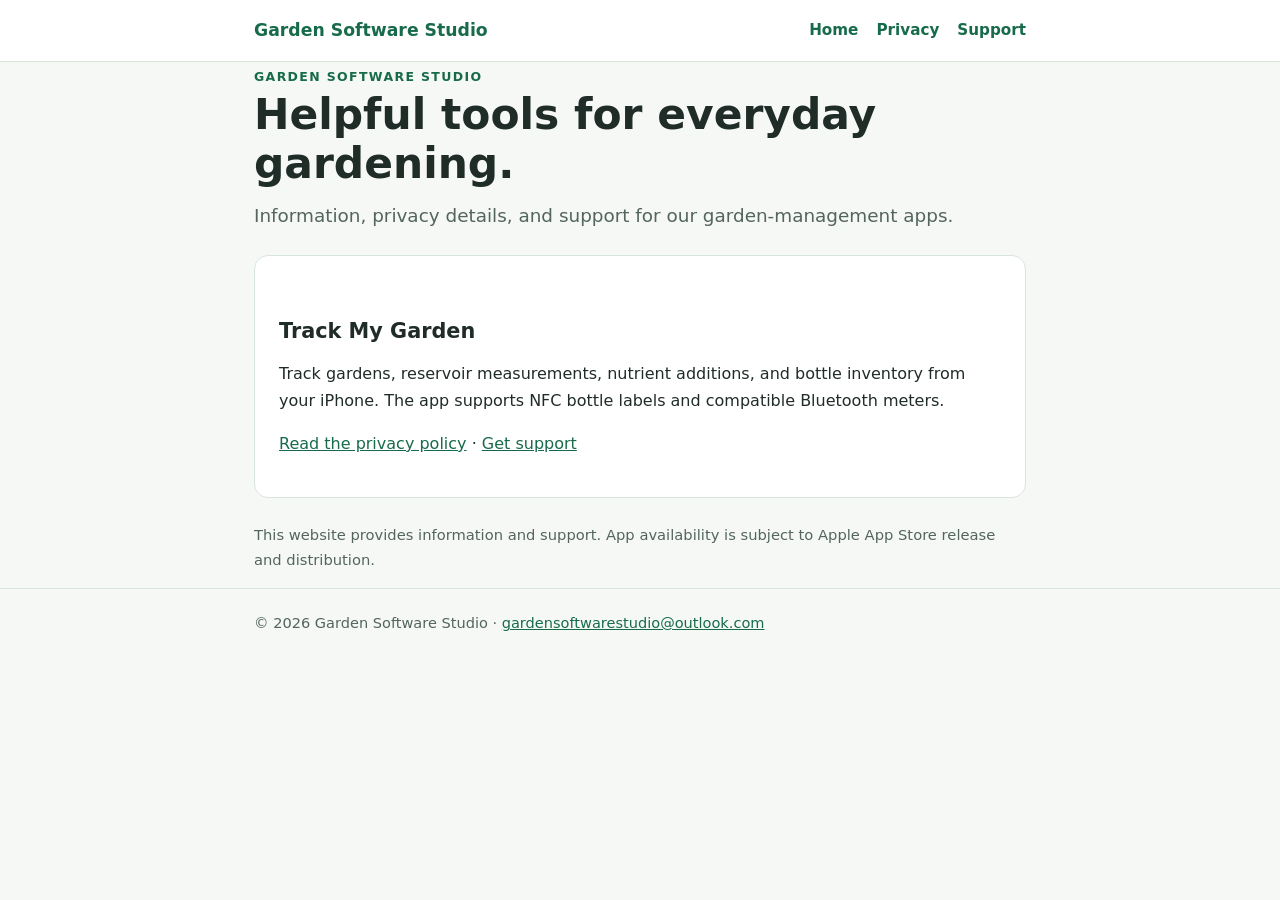
==== index.html @ d26d0da7 "Add files via upload" ====
<!doctype html><html lang="en"><head><meta charset="utf-8"><meta name="viewport" content="width=device-width,initial-scale=1"><meta name="description" content="Official information and support for apps from Garden Software Studio."><title>Garden Software Studio</title><link rel="stylesheet" href="/style.css"></head><body><header><div class="wrap top"><a class="brand" href="/">Garden Software Studio</a><nav aria-label="Primary navigation"><a href="/">Home</a><a href="/track-my-garden/privacy/">Privacy</a><a href="/track-my-garden/support/">Support</a></nav></div></header><main class="wrap"><span class="eyebrow">Garden Software Studio</span><h1>Helpful tools for everyday gardening.</h1><p class="lead">Information, privacy details, and support for our garden-management apps.</p><section class="panel"><h2>Track My Garden</h2><p>Track gardens, reservoir measurements, nutrient additions, and bottle inventory from your iPhone. The app supports NFC bottle labels and compatible Bluetooth meters.</p><p><a href="/track-my-garden/privacy/">Read the privacy policy</a> · <a href="/track-my-garden/support/">Get support</a></p></section><p class="muted">This website provides information and support. App availability is subject to Apple App Store release and distribution.</p></main><footer><div class="wrap">© 2026 Garden Software Studio · <a href="mailto:gardensoftwarestudio@outlook.com">gardensoftwarestudio@outlook.com</a></div></footer></body></html>
---- style.css ----
:root{color-scheme:light;--green:#176b4b;--ink:#202c28;--muted:#53655e;--bg:#f5f8f5;--line:#d9e5dc}*{box-sizing:border-box}body{margin:0;font:16px/1.7 system-ui,-apple-system,BlinkMacSystemFont,"Segoe UI",sans-serif;color:var(--ink);background:var(--bg)}header{background:#fff;border-bottom:1px solid var(--line)}.wrap{max-width:820px;margin:auto;padding:0 24px}.top{display:flex;gap:20px;justify-content:space-between;align-items:center;flex-wrap:wrap;padding-top:16px;padding-bottom:16px}.brand{font-size:1.08rem;font-weight:750;color:var(--green);text-decoration:none}nav{display:flex;gap:18px;flex-wrap:wrap}a{color:var(--green)}nav a{text-decoration:none;font-weight:600;font-size:.95rem}main{padding-top:42px;padding-bottom:70px}h1{font-size:clamp(2rem,5vw,2.65rem);line-height:1.16;margin:0 0 12px}h2{font-size:1.3rem;margin:34px 0 9px}p{margin:10px 0 16px}.lead{font-size:1.15rem;color:var(--muted)}.panel{background:white;border:1px solid var(--line);border-radius:14px;padding:24px;margin:24px 0}.eyebrow{color:var(--green);text-transform:uppercase;letter-spacing:.11em;font-size:.78rem;font-weight:800}footer{border-top:1px solid var(--line);padding:22px 0;color:var(--muted);font-size:.91rem}ul{padding-left:1.4rem}li{margin:.35rem 0}.button{display:inline-block;border-radius:9px;background:var(--green);color:white;padding:10px 18px;font-weight:700;text-decoration:none}.muted{color:var(--muted);font-size:.92rem}
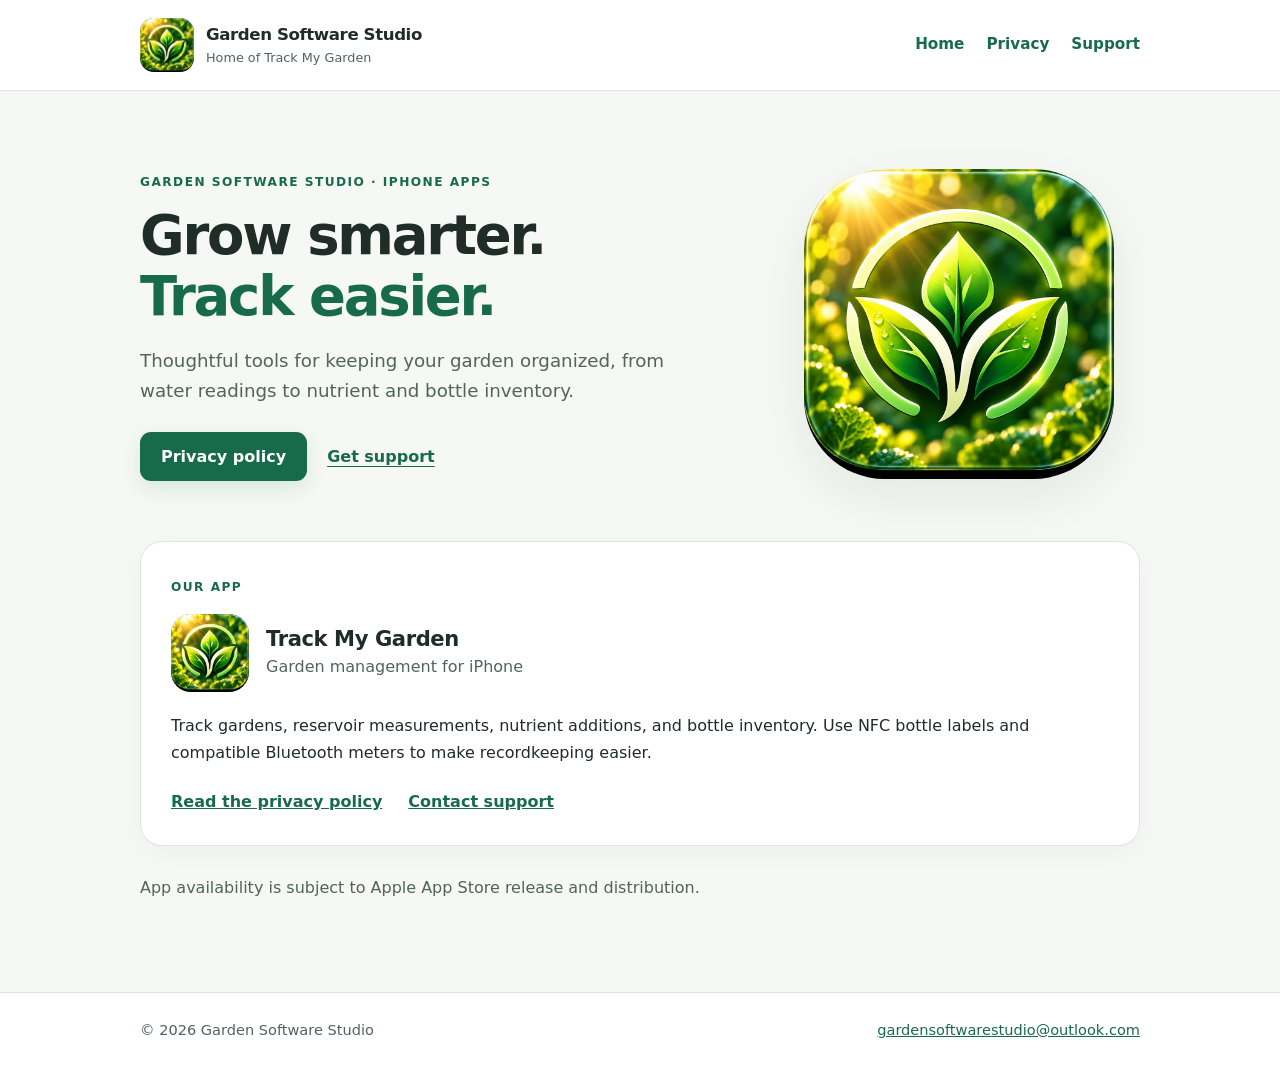
==== commit d2834221: "Add files via upload" ====
--- a/index.html
+++ b/index.html
@@ -1 +1,38 @@
-<!doctype html><html lang="en"><head><meta charset="utf-8"><meta name="viewport" content="width=device-width,initial-scale=1"><meta name="description" content="Official information and support for apps from Garden Software Studio."><title>Garden Software Studio</title><link rel="stylesheet" href="/style.css"></head><body><header><div class="wrap top"><a class="brand" href="/">Garden Software Studio</a><nav aria-label="Primary navigation"><a href="/">Home</a><a href="/track-my-garden/privacy/">Privacy</a><a href="/track-my-garden/support/">Support</a></nav></div></header><main class="wrap"><span class="eyebrow">Garden Software Studio</span><h1>Helpful tools for everyday gardening.</h1><p class="lead">Information, privacy details, and support for our garden-management apps.</p><section class="panel"><h2>Track My Garden</h2><p>Track gardens, reservoir measurements, nutrient additions, and bottle inventory from your iPhone. The app supports NFC bottle labels and compatible Bluetooth meters.</p><p><a href="/track-my-garden/privacy/">Read the privacy policy</a> · <a href="/track-my-garden/support/">Get support</a></p></section><p class="muted">This website provides information and support. App availability is subject to Apple App Store release and distribution.</p></main><footer><div class="wrap">© 2026 Garden Software Studio · <a href="mailto:gardensoftwarestudio@outlook.com">gardensoftwarestudio@outlook.com</a></div></footer></body></html>
+<!doctype html>
+<html lang="en">
+<head>
+<meta charset="utf-8">
+<meta name="viewport" content="width=device-width, initial-scale=1">
+<meta name="theme-color" content="#f4f8f2">
+<link rel="icon" type="image/png" href="/assets/favicon.png">
+<link rel="apple-touch-icon" href="/assets/track-my-garden-logo.png">
+<link rel="stylesheet" href="/style.css">
+<meta name="description" content="Official website, privacy policy and support for Track My Garden.">
+<title>Garden Software Studio | Track My Garden</title>
+</head>
+<body>
+<header class="site-header"><div class="wrap header-inner">
+<a class="site-brand" href="/" aria-label="Garden Software Studio home">
+<img class="brand-logo" src="/assets/track-my-garden-logo.png" width="48" height="48" alt="Track My Garden leaf logo">
+<span class="brand-copy"><strong>Garden Software Studio</strong><small>Home of Track My Garden</small></span></a>
+<nav aria-label="Primary navigation"><a href="/">Home</a><a href="/track-my-garden/privacy/">Privacy</a><a href="/track-my-garden/support/">Support</a></nav>
+</div></header>
+<main id="main" class="wrap"><section class="hero" aria-labelledby="hero-title">
+  <div class="hero-copy">
+    <span class="eyebrow">Garden Software Studio · iPhone apps</span>
+    <h1 id="hero-title">Grow smarter.<br><span class="accent">Track easier.</span></h1>
+    <p class="lead">Thoughtful tools for keeping your garden organized, from water readings to nutrient and bottle inventory.</p>
+    <div class="hero-actions"><a class="button" href="/track-my-garden/privacy/">Privacy policy</a><a class="text-link" href="/track-my-garden/support/">Get support</a></div>
+  </div>
+  <div class="hero-mark"><img src="/assets/track-my-garden-logo.png" alt="Three green leaves, Track My Garden brand emblem" width="310" height="310"></div>
+</section>
+<section class="panel" aria-labelledby="app-title">
+  <span class="eyebrow">Our app</span>
+  <div class="app-row"><img class="app-thumbnail" src="/assets/track-my-garden-logo.png" alt="" width="78" height="78"><div><h2 id="app-title">Track My Garden</h2><p class="muted small-gap">Garden management for iPhone</p></div></div>
+  <p>Track gardens, reservoir measurements, nutrient additions, and bottle inventory. Use NFC bottle labels and compatible Bluetooth meters to make recordkeeping easier.</p>
+  <div class="inline-links"><a href="/track-my-garden/privacy/">Read the privacy policy</a><a href="/track-my-garden/support/">Contact support</a></div>
+</section>
+<p class="muted note">App availability is subject to Apple App Store release and distribution.</p></main>
+<footer class="site-footer"><div class="wrap footer-inner"><span>© 2026 Garden Software Studio</span><a href="mailto:gardensoftwarestudio@outlook.com">gardensoftwarestudio@outlook.com</a></div></footer>
+</body>
+</html>
--- a/style.css
+++ b/style.css
@@ -1 +1,47 @@
-:root{color-scheme:light;--green:#176b4b;--ink:#202c28;--muted:#53655e;--bg:#f5f8f5;--line:#d9e5dc}*{box-sizing:border-box}body{margin:0;font:16px/1.7 system-ui,-apple-system,BlinkMacSystemFont,"Segoe UI",sans-serif;color:var(--ink);background:var(--bg)}header{background:#fff;border-bottom:1px solid var(--line)}.wrap{max-width:820px;margin:auto;padding:0 24px}.top{display:flex;gap:20px;justify-content:space-between;align-items:center;flex-wrap:wrap;padding-top:16px;padding-bottom:16px}.brand{font-size:1.08rem;font-weight:750;color:var(--green);text-decoration:none}nav{display:flex;gap:18px;flex-wrap:wrap}a{color:var(--green)}nav a{text-decoration:none;font-weight:600;font-size:.95rem}main{padding-top:42px;padding-bottom:70px}h1{font-size:clamp(2rem,5vw,2.65rem);line-height:1.16;margin:0 0 12px}h2{font-size:1.3rem;margin:34px 0 9px}p{margin:10px 0 16px}.lead{font-size:1.15rem;color:var(--muted)}.panel{background:white;border:1px solid var(--line);border-radius:14px;padding:24px;margin:24px 0}.eyebrow{color:var(--green);text-transform:uppercase;letter-spacing:.11em;font-size:.78rem;font-weight:800}footer{border-top:1px solid var(--line);padding:22px 0;color:var(--muted);font-size:.91rem}ul{padding-left:1.4rem}li{margin:.35rem 0}.button{display:inline-block;border-radius:9px;background:var(--green);color:white;padding:10px 18px;font-weight:700;text-decoration:none}.muted{color:var(--muted);font-size:.92rem}
+:root{color-scheme:light;--green:#176b4b;--green-dark:#0f5138;--ink:#202c28;--muted:#52645b;--bg:#f5f8f4;--line:#dce6dc;--white:#fff;--shadow:0 18px 50px rgba(29,68,41,.08)}
+*{box-sizing:border-box}
+html{scroll-behavior:smooth}
+body{margin:0;background:var(--bg);color:var(--ink);font:16px/1.7 -apple-system,BlinkMacSystemFont,"Segoe UI",system-ui,sans-serif}
+.wrap{width:min(100% - 40px,1000px);margin:0 auto}
+.site-header{background:rgba(255,255,255,.95);border-bottom:1px solid var(--line)}
+.header-inner{min-height:90px;display:flex;align-items:center;justify-content:space-between;gap:24px;padding:12px 0}
+.site-brand{display:flex;gap:12px;align-items:center;min-width:0;text-decoration:none;color:var(--ink)}
+.brand-logo{width:54px;height:54px;border-radius:14px;object-fit:cover;flex:0 0 auto}
+.brand-copy{display:flex;flex-direction:column;line-height:1.32;min-width:0}
+.brand-copy strong{font-size:1.04rem;letter-spacing:-.025em}
+.brand-copy small{font-size:.8rem;color:var(--muted);margin-top:4px}
+nav{display:flex;gap:22px;align-items:center;flex-wrap:wrap}
+nav a{font-weight:650;text-decoration:none;color:var(--green);font-size:.95rem}
+a{color:var(--green)}a:hover{color:var(--green-dark)}a:focus-visible{outline:3px solid #8bc7a8;outline-offset:3px;border-radius:4px}
+main{padding-top:52px;padding-bottom:74px}
+h1{font-size:clamp(2.1rem,5vw,3.4rem);font-weight:800;line-height:1.12;letter-spacing:-.04em;margin:0 0 18px}
+h2{font-size:1.32rem;margin:30px 0 8px;line-height:1.3;letter-spacing:-.02em}
+p{margin:10px 0 17px}
+.lead{font-size:1.14rem;line-height:1.65;color:var(--muted)}
+.eyebrow{display:inline-block;color:var(--green);font-size:.76rem;font-weight:800;letter-spacing:.12em;text-transform:uppercase;margin-bottom:13px}
+.accent{color:var(--green)}
+.hero{display:grid;grid-template-columns:minmax(0,1.25fr) minmax(230px,.75fr);gap:34px;align-items:center;padding:24px 0 60px}
+.hero-copy{max-width:570px}
+.hero-mark{display:flex;justify-content:center;align-items:center}
+.hero-mark img{display:block;width:min(100%,310px);height:auto;border-radius:26%;box-shadow:var(--shadow)}
+.hero-actions{display:flex;gap:20px;flex-wrap:wrap;align-items:center;margin-top:26px}
+.button{display:inline-block;border-radius:11px;background:var(--green);color:var(--white);padding:11px 21px;text-decoration:none;font-weight:750;box-shadow:0 7px 20px rgba(23,107,75,.12)}
+.button:hover{color:#fff;background:var(--green-dark)}
+.text-link{font-weight:700;text-underline-offset:4px}
+.panel{background:var(--white);border:1px solid var(--line);border-radius:22px;padding:30px;box-shadow:0 8px 24px rgba(29,68,41,.035)}
+.app-row{display:flex;align-items:center;gap:17px;margin:3px 0 20px}
+.app-row h2{margin:0 0 1px}
+.app-thumbnail{border-radius:20px;object-fit:cover;flex:0 0 auto}
+.inline-links{display:flex;gap:26px;flex-wrap:wrap;margin-top:22px;font-weight:700}
+.note{margin-top:28px}
+.muted{color:var(--muted)}
+.small-gap{margin:0!important}
+.page-heading{display:flex;gap:18px;align-items:center;margin:10px 0 26px}
+.page-heading img{width:72px;height:72px;border-radius:20px;box-shadow:0 8px 26px rgba(29,68,41,.1)}
+.page-heading h1{margin:0 0 5px;font-size:clamp(1.9rem,4vw,2.7rem)}
+.legal-page,.support-page{max-width:820px}
+.legal-page h2,.support-page h2{padding-top:10px}
+.legal-page>p:first-of-type{margin-top:0}
+.site-footer{border-top:1px solid var(--line);background:#fff;padding:25px 0;color:var(--muted);font-size:.91rem}
+.footer-inner{display:flex;justify-content:space-between;gap:15px;flex-wrap:wrap}
+@media(max-width:690px){.wrap{width:min(100% - 32px,1000px)}.header-inner{align-items:flex-start;flex-direction:column;gap:12px}.brand-logo{width:46px;height:46px}.hero{grid-template-columns:1fr;padding:12px 0 35px;gap:22px}.hero-mark{justify-content:flex-start}.hero-mark img{width:170px}.panel{padding:21px}.page-heading img{width:60px;height:60px}.page-heading{gap:12px}.inline-links{gap:14px}}
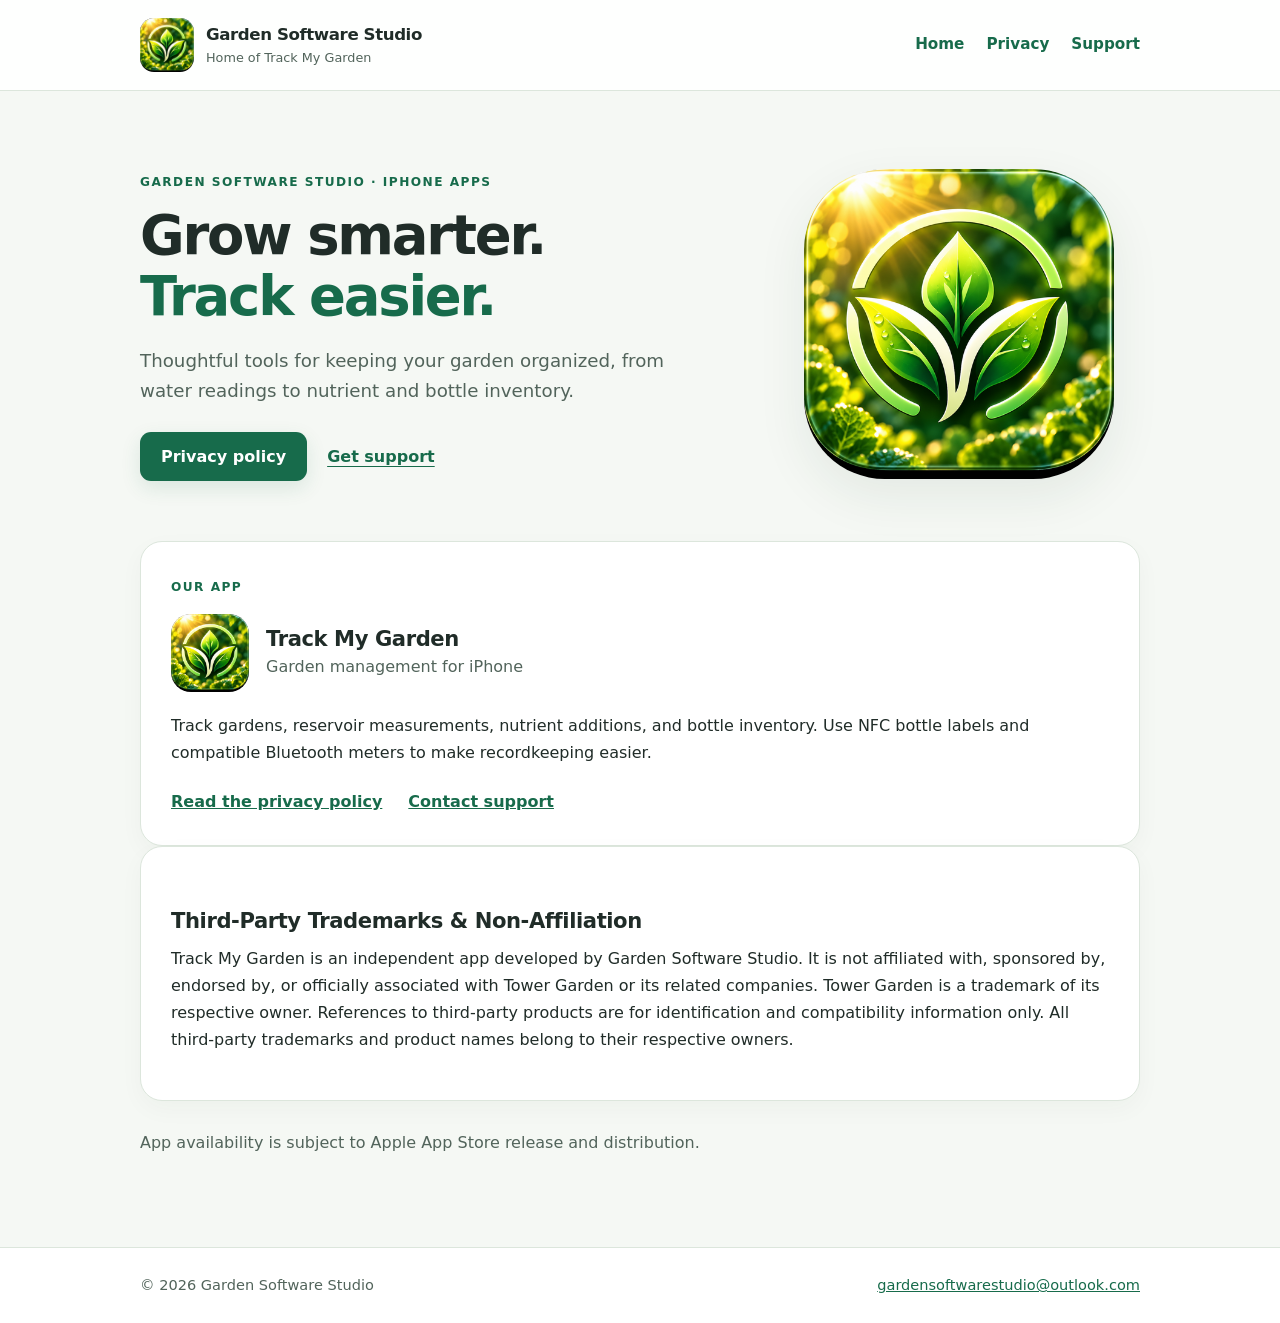
==== commit ef121e81: "Add files via upload" ====
--- a/index.html
+++ b/index.html
@@ -6,7 +6,7 @@
 <meta name="theme-color" content="#f4f8f2">
 <link rel="icon" type="image/png" href="/assets/favicon.png">
 <link rel="apple-touch-icon" href="/assets/track-my-garden-logo.png">
-<link rel="stylesheet" href="/style.css">
+<link rel="stylesheet" href="/style.css?v=20261103-2">
 <meta name="description" content="Official website, privacy policy and support for Track My Garden.">
 <title>Garden Software Studio | Track My Garden</title>
 </head>
@@ -32,6 +32,10 @@
   <p>Track gardens, reservoir measurements, nutrient additions, and bottle inventory. Use NFC bottle labels and compatible Bluetooth meters to make recordkeeping easier.</p>
   <div class="inline-links"><a href="/track-my-garden/privacy/">Read the privacy policy</a><a href="/track-my-garden/support/">Contact support</a></div>
 </section>
+<section class="panel trademark-notice" aria-labelledby="trademarks-heading">
+  <h2 id="trademarks-heading">Third-Party Trademarks &amp; Non-Affiliation</h2>
+  <p>Track My Garden is an independent app developed by Garden Software Studio. It is not affiliated with, sponsored by, endorsed by, or officially associated with Tower Garden or its related companies. Tower Garden is a trademark of its respective owner. References to third-party products are for identification and compatibility information only. All third-party trademarks and product names belong to their respective owners.</p>
+</section>
 <p class="muted note">App availability is subject to Apple App Store release and distribution.</p></main>
 <footer class="site-footer"><div class="wrap footer-inner"><span>© 2026 Garden Software Studio</span><a href="mailto:gardensoftwarestudio@outlook.com">gardensoftwarestudio@outlook.com</a></div></footer>
 </body>
--- a/style.css
+++ b/style.css
@@ -45,3 +45,22 @@
 .site-footer{border-top:1px solid var(--line);background:#fff;padding:25px 0;color:var(--muted);font-size:.91rem}
 .footer-inner{display:flex;justify-content:space-between;gap:15px;flex-wrap:wrap}
 @media(max-width:690px){.wrap{width:min(100% - 32px,1000px)}.header-inner{align-items:flex-start;flex-direction:column;gap:12px}.brand-logo{width:46px;height:46px}.hero{grid-template-columns:1fr;padding:12px 0 35px;gap:22px}.hero-mark{justify-content:flex-start}.hero-mark img{width:170px}.panel{padding:21px}.page-heading img{width:60px;height:60px}.page-heading{gap:12px}.inline-links{gap:14px}}
+
+/* Browser-consistent layout and narrow-viewport safeguards */
+html { -webkit-text-size-adjust: 100%; text-size-adjust: 100%; }
+body { min-width: 320px; overflow-wrap: break-word; }
+.wrap { width: calc(100% - 40px); max-width: 1000px; }
+.header-inner { width: 100%; max-width: 1000px; }
+.site-brand { flex: 0 1 auto; max-width: 100%; }
+.brand-copy strong, .brand-copy small { display: block; }
+.site-header nav { flex: 0 0 auto; }
+.hero-copy, .panel, .legal-page, .support-page { min-width: 0; }
+.hero-mark img { max-width: 100%; }
+@media (max-width: 850px) {
+  .header-inner { flex-direction: column; align-items: flex-start; gap: 14px; }
+  .site-header nav { flex-wrap: wrap; gap: 12px 20px; }
+  .hero { grid-template-columns: minmax(0, 1fr); gap: 24px; }
+  .hero-mark { justify-content: flex-start; }
+  .hero-mark img { width: min(65vw, 245px); }
+}
+@media (max-width: 690px) { .wrap { width: calc(100% - 32px); } }
